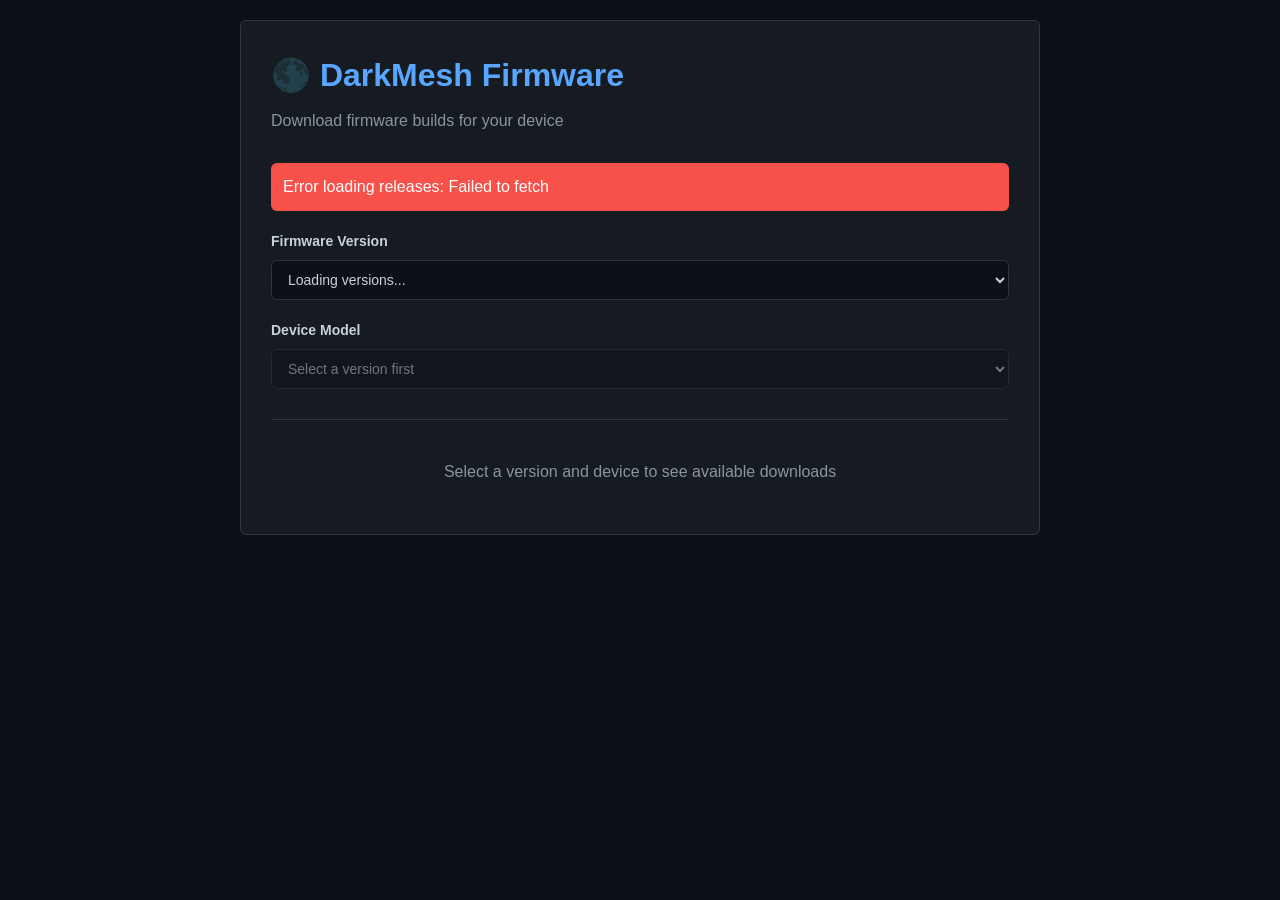
==== docs/index.html @ 1bfdc4c9 "Add static firmware download site for GitHub Pages" ====
<!DOCTYPE html>
<html lang="en">
<head>
    <meta charset="UTF-8">
    <meta name="viewport" content="width=device-width, initial-scale=1.0">
    <title>DarkMesh Firmware Downloads</title>
    <style>
        * {
            margin: 0;
            padding: 0;
            box-sizing: border-box;
        }

        body {
            font-family: -apple-system, BlinkMacSystemFont, 'Segoe UI', 'Noto Sans', Helvetica, Arial, sans-serif;
            background: #0d1117;
            color: #c9d1d9;
            line-height: 1.5;
            padding: 20px;
        }

        .container {
            max-width: 800px;
            margin: 0 auto;
            background: #161b22;
            border: 1px solid #30363d;
            border-radius: 6px;
            padding: 30px;
        }

        h1 {
            color: #58a6ff;
            margin-bottom: 10px;
            font-size: 32px;
            font-weight: 600;
        }

        .subtitle {
            color: #8b949e;
            margin-bottom: 30px;
            font-size: 16px;
        }

        .selector {
            margin-bottom: 20px;
        }

        label {
            display: block;
            margin-bottom: 8px;
            color: #c9d1d9;
            font-weight: 600;
            font-size: 14px;
        }

        select {
            width: 100%;
            padding: 10px 12px;
            background: #0d1117;
            border: 1px solid #30363d;
            border-radius: 6px;
            color: #c9d1d9;
            font-size: 14px;
            cursor: pointer;
            transition: border-color 0.2s;
        }

        select:hover {
            border-color: #58a6ff;
        }

        select:focus {
            outline: none;
            border-color: #58a6ff;
            box-shadow: 0 0 0 3px rgba(88, 166, 255, 0.3);
        }

        select:disabled {
            opacity: 0.5;
            cursor: not-allowed;
        }

        .download-section {
            margin-top: 30px;
            padding-top: 20px;
            border-top: 1px solid #30363d;
        }

        .file-list {
            display: none;
        }

        .file-list.visible {
            display: block;
        }

        .file-item {
            background: #0d1117;
            border: 1px solid #30363d;
            border-radius: 6px;
            padding: 15px;
            margin-bottom: 10px;
            display: flex;
            justify-content: space-between;
            align-items: center;
            transition: border-color 0.2s;
        }

        .file-item:hover {
            border-color: #58a6ff;
        }

        .file-name {
            font-family: 'Consolas', 'Monaco', monospace;
            color: #c9d1d9;
            font-size: 14px;
        }

        .download-btn {
            background: #238636;
            color: white;
            border: none;
            padding: 8px 16px;
            border-radius: 6px;
            font-size: 14px;
            font-weight: 600;
            cursor: pointer;
            transition: background-color 0.2s;
            text-decoration: none;
            display: inline-block;
        }

        .download-btn:hover {
            background: #2ea043;
        }

        .loading {
            text-align: center;
            color: #8b949e;
            padding: 20px;
        }

        .error {
            background: #f85149;
            color: white;
            padding: 12px;
            border-radius: 6px;
            margin-bottom: 20px;
            display: none;
        }

        .error.visible {
            display: block;
        }

        .no-files {
            text-align: center;
            color: #8b949e;
            padding: 30px;
            display: none;
        }

        .no-files.visible {
            display: block;
        }

        .info-box {
            background: #1f6feb;
            border: 1px solid #58a6ff;
            border-radius: 6px;
            padding: 12px;
            margin-bottom: 20px;
            font-size: 14px;
            color: #c9d1d9;
        }
    </style>
</head>
<body>
    <div class="container">
        <h1>🌑 DarkMesh Firmware</h1>
        <p class="subtitle">Download firmware builds for your device</p>

        <div class="info-box" id="infoBox" style="display: none;">
            <strong>ℹ️ Note:</strong> Select a firmware version and your device model to download.
        </div>

        <div class="error" id="errorBox"></div>

        <div class="selector">
            <label for="versionSelect">Firmware Version</label>
            <select id="versionSelect">
                <option value="">Loading versions...</option>
            </select>
        </div>

        <div class="selector">
            <label for="deviceSelect">Device Model</label>
            <select id="deviceSelect" disabled>
                <option value="">Select a version first</option>
            </select>
        </div>

        <div class="download-section">
            <div class="loading" id="loadingMsg">Select a version and device to see available downloads</div>
            <div class="no-files" id="noFilesMsg">No firmware files found for this combination</div>
            <div class="file-list" id="fileList"></div>
        </div>
    </div>

    <script>
        const REPO_OWNER = 'TommasoLencioni';
        const REPO_NAME = 'DarkMesh-Firmware';
        const API_URL = `https://api.github.com/repos/${REPO_OWNER}/${REPO_NAME}/releases`;

        let releases = [];
        let currentRelease = null;

        // Device mappings
        const DEVICES = {
            'heltec-v3': 'Heltec WiFi LoRa 32 V3',
            'heltec-wsl-v3': 'Heltec Wireless Stick Lite V3',
            'rak4631': 'RAK4631 WisBlock Core'
        };

        // Initialize
        document.addEventListener('DOMContentLoaded', async () => {
            await loadReleases();
            setupEventListeners();
        });

        async function loadReleases() {
            try {
                const response = await fetch(API_URL);
                if (!response.ok) throw new Error('Failed to fetch releases');

                releases = await response.json();

                if (releases.length === 0) {
                    showError('No releases found. Please create a release first.');
                    return;
                }

                populateVersionSelect();
                document.getElementById('infoBox').style.display = 'block';
            } catch (error) {
                showError(`Error loading releases: ${error.message}`);
            }
        }

        function populateVersionSelect() {
            const select = document.getElementById('versionSelect');
            select.innerHTML = '<option value="">-- Select Version --</option>';

            releases.forEach((release, index) => {
                const option = document.createElement('option');
                option.value = index;
                option.textContent = release.name || release.tag_name;
                if (release.prerelease) option.textContent += ' (Pre-release)';
                select.appendChild(option);
            });
        }

        function setupEventListeners() {
            document.getElementById('versionSelect').addEventListener('change', onVersionChange);
            document.getElementById('deviceSelect').addEventListener('change', onDeviceChange);
        }

        function onVersionChange(e) {
            const index = e.target.value;
            const deviceSelect = document.getElementById('deviceSelect');

            if (!index) {
                deviceSelect.disabled = true;
                deviceSelect.innerHTML = '<option value="">Select a version first</option>';
                hideFiles();
                return;
            }

            currentRelease = releases[index];
            populateDeviceSelect();
            deviceSelect.disabled = false;
        }

        function populateDeviceSelect() {
            const select = document.getElementById('deviceSelect');
            select.innerHTML = '<option value="">-- Select Device --</option>';

            Object.entries(DEVICES).forEach(([key, name]) => {
                const option = document.createElement('option');
                option.value = key;
                option.textContent = name;
                select.appendChild(option);
            });
        }

        function onDeviceChange(e) {
            const device = e.target.value;

            if (!device || !currentRelease) {
                hideFiles();
                return;
            }

            displayFiles(device);
        }

        function displayFiles(device) {
            const fileList = document.getElementById('fileList');
            const noFilesMsg = document.getElementById('noFilesMsg');
            const loadingMsg = document.getElementById('loadingMsg');

            // Find matching asset
            const assets = currentRelease.assets.filter(asset =>
                asset.name.includes(device)
            );

            loadingMsg.style.display = 'none';

            if (assets.length === 0) {
                fileList.classList.remove('visible');
                noFilesMsg.classList.add('visible');
                return;
            }

            noFilesMsg.classList.remove('visible');
            fileList.innerHTML = '';

            assets.forEach(asset => {
                const fileItem = document.createElement('div');
                fileItem.className = 'file-item';

                const fileName = document.createElement('div');
                fileName.className = 'file-name';
                fileName.textContent = asset.name;

                const downloadLink = document.createElement('a');
                downloadLink.href = asset.browser_download_url;
                downloadLink.className = 'download-btn';
                downloadLink.textContent = 'Download';
                downloadLink.download = asset.name;

                fileItem.appendChild(fileName);
                fileItem.appendChild(downloadLink);
                fileList.appendChild(fileItem);
            });

            fileList.classList.add('visible');
        }

        function hideFiles() {
            document.getElementById('fileList').classList.remove('visible');
            document.getElementById('noFilesMsg').classList.remove('visible');
            document.getElementById('loadingMsg').style.display = 'block';
        }

        function showError(message) {
            const errorBox = document.getElementById('errorBox');
            errorBox.textContent = message;
            errorBox.classList.add('visible');
        }
    </script>
</body>
</html>
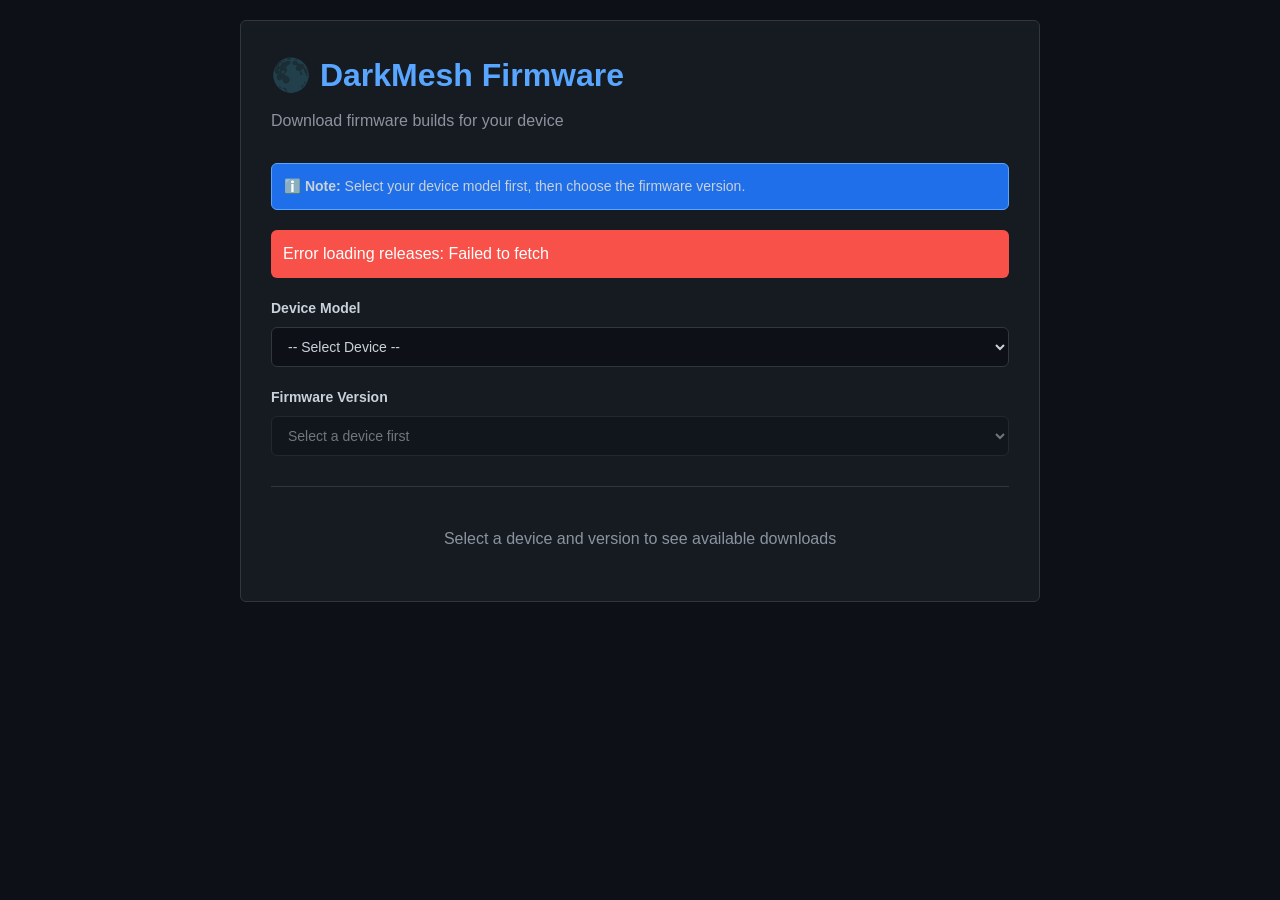
==== commit 8ca136e4: "Reverse UX flow: select device first, then version" ====
--- a/docs/index.html
+++ b/docs/index.html
@@ -180,28 +180,28 @@
         <h1>🌑 DarkMesh Firmware</h1>
         <p class="subtitle">Download firmware builds for your device</p>
 
-        <div class="info-box" id="infoBox" style="display: none;">
-            <strong>ℹ️ Note:</strong> Select a firmware version and your device model to download.
+        <div class="info-box" id="infoBox">
+            <strong>ℹ️ Note:</strong> Select your device model first, then choose the firmware version.
         </div>
 
         <div class="error" id="errorBox"></div>
+
+        <div class="selector">
+            <label for="deviceSelect">Device Model</label>
+            <select id="deviceSelect">
+                <option value="">-- Select Device --</option>
+            </select>
+        </div>
 
         <div class="selector">
             <label for="versionSelect">Firmware Version</label>
-            <select id="versionSelect">
-                <option value="">Loading versions...</option>
+            <select id="versionSelect" disabled>
+                <option value="">Select a device first</option>
             </select>
         </div>
 
-        <div class="selector">
-            <label for="deviceSelect">Device Model</label>
-            <select id="deviceSelect" disabled>
-                <option value="">Select a version first</option>
-            </select>
-        </div>
-
         <div class="download-section">
-            <div class="loading" id="loadingMsg">Select a version and device to see available downloads</div>
+            <div class="loading" id="loadingMsg">Select a device and version to see available downloads</div>
             <div class="no-files" id="noFilesMsg">No firmware files found for this combination</div>
             <div class="file-list" id="fileList"></div>
         </div>
@@ -213,6 +213,7 @@
         const API_URL = `https://api.github.com/repos/${REPO_OWNER}/${REPO_NAME}/releases`;
 
         let releases = [];
+        let currentDevice = null;
         let currentRelease = null;
 
         // Device mappings
@@ -225,6 +226,7 @@
         // Initialize
         document.addEventListener('DOMContentLoaded', async () => {
             await loadReleases();
+            populateDeviceSelect();
             setupEventListeners();
         });
 
@@ -239,46 +241,9 @@
                     showError('No releases found. Please create a release first.');
                     return;
                 }
-
-                populateVersionSelect();
-                document.getElementById('infoBox').style.display = 'block';
             } catch (error) {
                 showError(`Error loading releases: ${error.message}`);
             }
-        }
-
-        function populateVersionSelect() {
-            const select = document.getElementById('versionSelect');
-            select.innerHTML = '<option value="">-- Select Version --</option>';
-
-            releases.forEach((release, index) => {
-                const option = document.createElement('option');
-                option.value = index;
-                option.textContent = release.name || release.tag_name;
-                if (release.prerelease) option.textContent += ' (Pre-release)';
-                select.appendChild(option);
-            });
-        }
-
-        function setupEventListeners() {
-            document.getElementById('versionSelect').addEventListener('change', onVersionChange);
-            document.getElementById('deviceSelect').addEventListener('change', onDeviceChange);
-        }
-
-        function onVersionChange(e) {
-            const index = e.target.value;
-            const deviceSelect = document.getElementById('deviceSelect');
-
-            if (!index) {
-                deviceSelect.disabled = true;
-                deviceSelect.innerHTML = '<option value="">Select a version first</option>';
-                hideFiles();
-                return;
-            }
-
-            currentRelease = releases[index];
-            populateDeviceSelect();
-            deviceSelect.disabled = false;
         }
 
         function populateDeviceSelect() {
@@ -293,15 +258,61 @@
             });
         }
 
+        function setupEventListeners() {
+            document.getElementById('deviceSelect').addEventListener('change', onDeviceChange);
+            document.getElementById('versionSelect').addEventListener('change', onVersionChange);
+        }
+
         function onDeviceChange(e) {
-            const device = e.target.value;
-
-            if (!device || !currentRelease) {
+            currentDevice = e.target.value;
+            const versionSelect = document.getElementById('versionSelect');
+
+            if (!currentDevice) {
+                versionSelect.disabled = true;
+                versionSelect.innerHTML = '<option value="">Select a device first</option>';
                 hideFiles();
                 return;
             }
 
-            displayFiles(device);
+            populateVersionsForDevice(currentDevice);
+            versionSelect.disabled = false;
+        }
+
+        function populateVersionsForDevice(device) {
+            const select = document.getElementById('versionSelect');
+            select.innerHTML = '<option value="">-- Select Version --</option>';
+
+            // Filter releases that have assets for this device
+            const releasesWithDevice = releases.filter(release =>
+                release.assets.some(asset => asset.name.includes(device))
+            );
+
+            if (releasesWithDevice.length === 0) {
+                select.innerHTML = '<option value="">No releases available for this device</option>';
+                select.disabled = true;
+                hideFiles();
+                return;
+            }
+
+            releasesWithDevice.forEach((release, index) => {
+                const option = document.createElement('option');
+                option.value = releases.indexOf(release); // Use original index
+                option.textContent = release.name || release.tag_name;
+                if (release.prerelease) option.textContent += ' (Pre-release)';
+                select.appendChild(option);
+            });
+        }
+
+        function onVersionChange(e) {
+            const index = e.target.value;
+
+            if (!index || !currentDevice) {
+                hideFiles();
+                return;
+            }
+
+            currentRelease = releases[index];
+            displayFiles(currentDevice);
         }
 
         function displayFiles(device) {
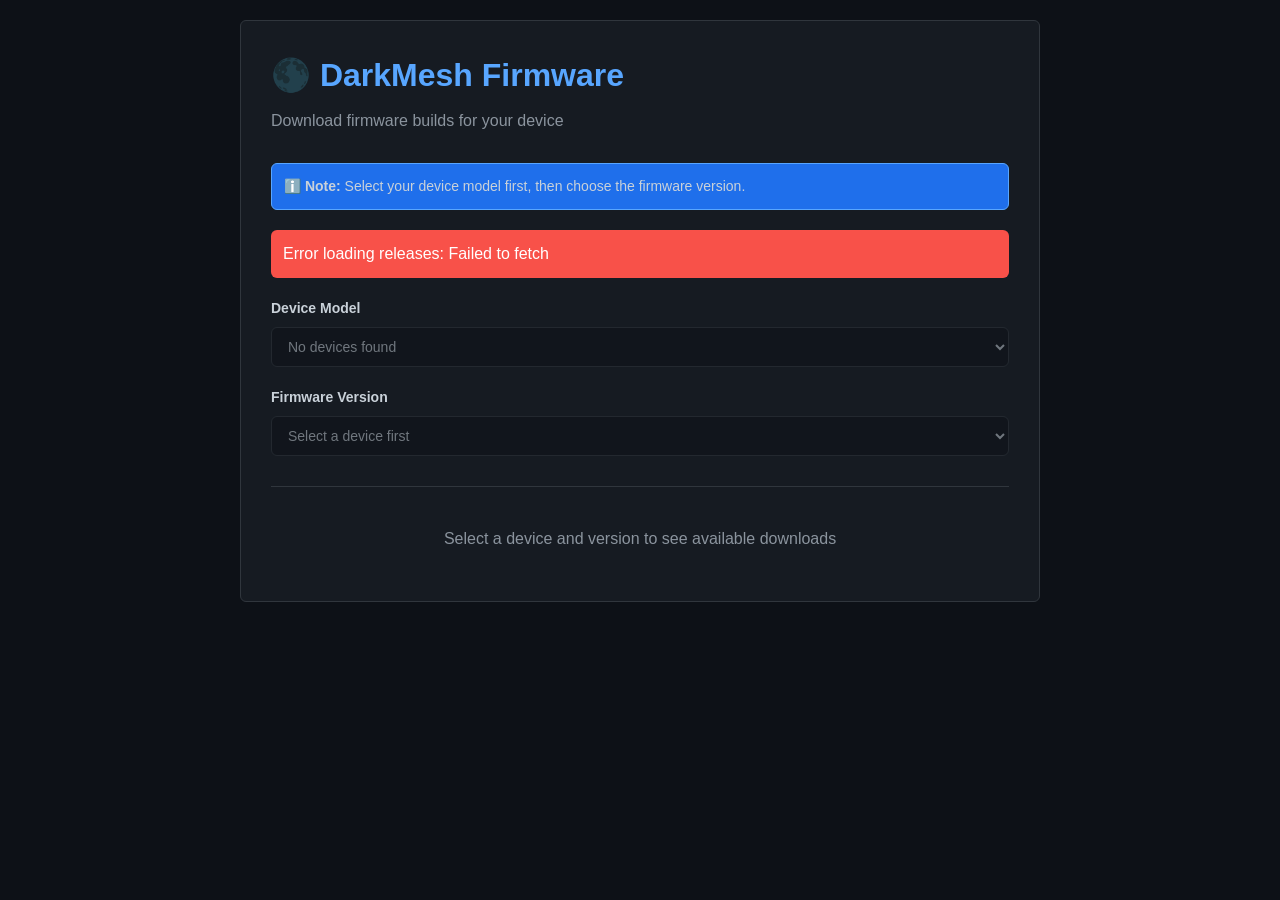
==== commit 87be3120: "Auto-detect all available devices from releases" ====
--- a/docs/index.html
+++ b/docs/index.html
@@ -215,17 +215,12 @@
         let releases = [];
         let currentDevice = null;
         let currentRelease = null;
-
-        // Device mappings
-        const DEVICES = {
-            'heltec-v3': 'Heltec WiFi LoRa 32 V3',
-            'heltec-wsl-v3': 'Heltec Wireless Stick Lite V3',
-            'rak4631': 'RAK4631 WisBlock Core'
-        };
+        let availableDevices = new Set();
 
         // Initialize
         document.addEventListener('DOMContentLoaded', async () => {
             await loadReleases();
+            extractAvailableDevices();
             populateDeviceSelect();
             setupEventListeners();
         });
@@ -246,16 +241,45 @@
             }
         }
 
+        function extractAvailableDevices() {
+            // Scan all releases and extract device names from zip filenames
+            releases.forEach(release => {
+                release.assets.forEach(asset => {
+                    // Match pattern: devicename-version.zip
+                    const match = asset.name.match(/^(.+?)-\d+\.\d+\.\d+\..+\.zip$/);
+                    if (match) {
+                        availableDevices.add(match[1]);
+                    }
+                });
+            });
+        }
+
+        function formatDeviceName(deviceKey) {
+            // Convert device key to human-readable name
+            return deviceKey
+                .split('-')
+                .map(word => word.charAt(0).toUpperCase() + word.slice(1))
+                .join(' ');
+        }
+
         function populateDeviceSelect() {
             const select = document.getElementById('deviceSelect');
             select.innerHTML = '<option value="">-- Select Device --</option>';
 
-            Object.entries(DEVICES).forEach(([key, name]) => {
+            // Sort devices alphabetically
+            const sortedDevices = Array.from(availableDevices).sort();
+
+            sortedDevices.forEach(device => {
                 const option = document.createElement('option');
-                option.value = key;
-                option.textContent = name;
+                option.value = device;
+                option.textContent = formatDeviceName(device);
                 select.appendChild(option);
             });
+
+            if (sortedDevices.length === 0) {
+                select.innerHTML = '<option value="">No devices found</option>';
+                select.disabled = true;
+            }
         }
 
         function setupEventListeners() {
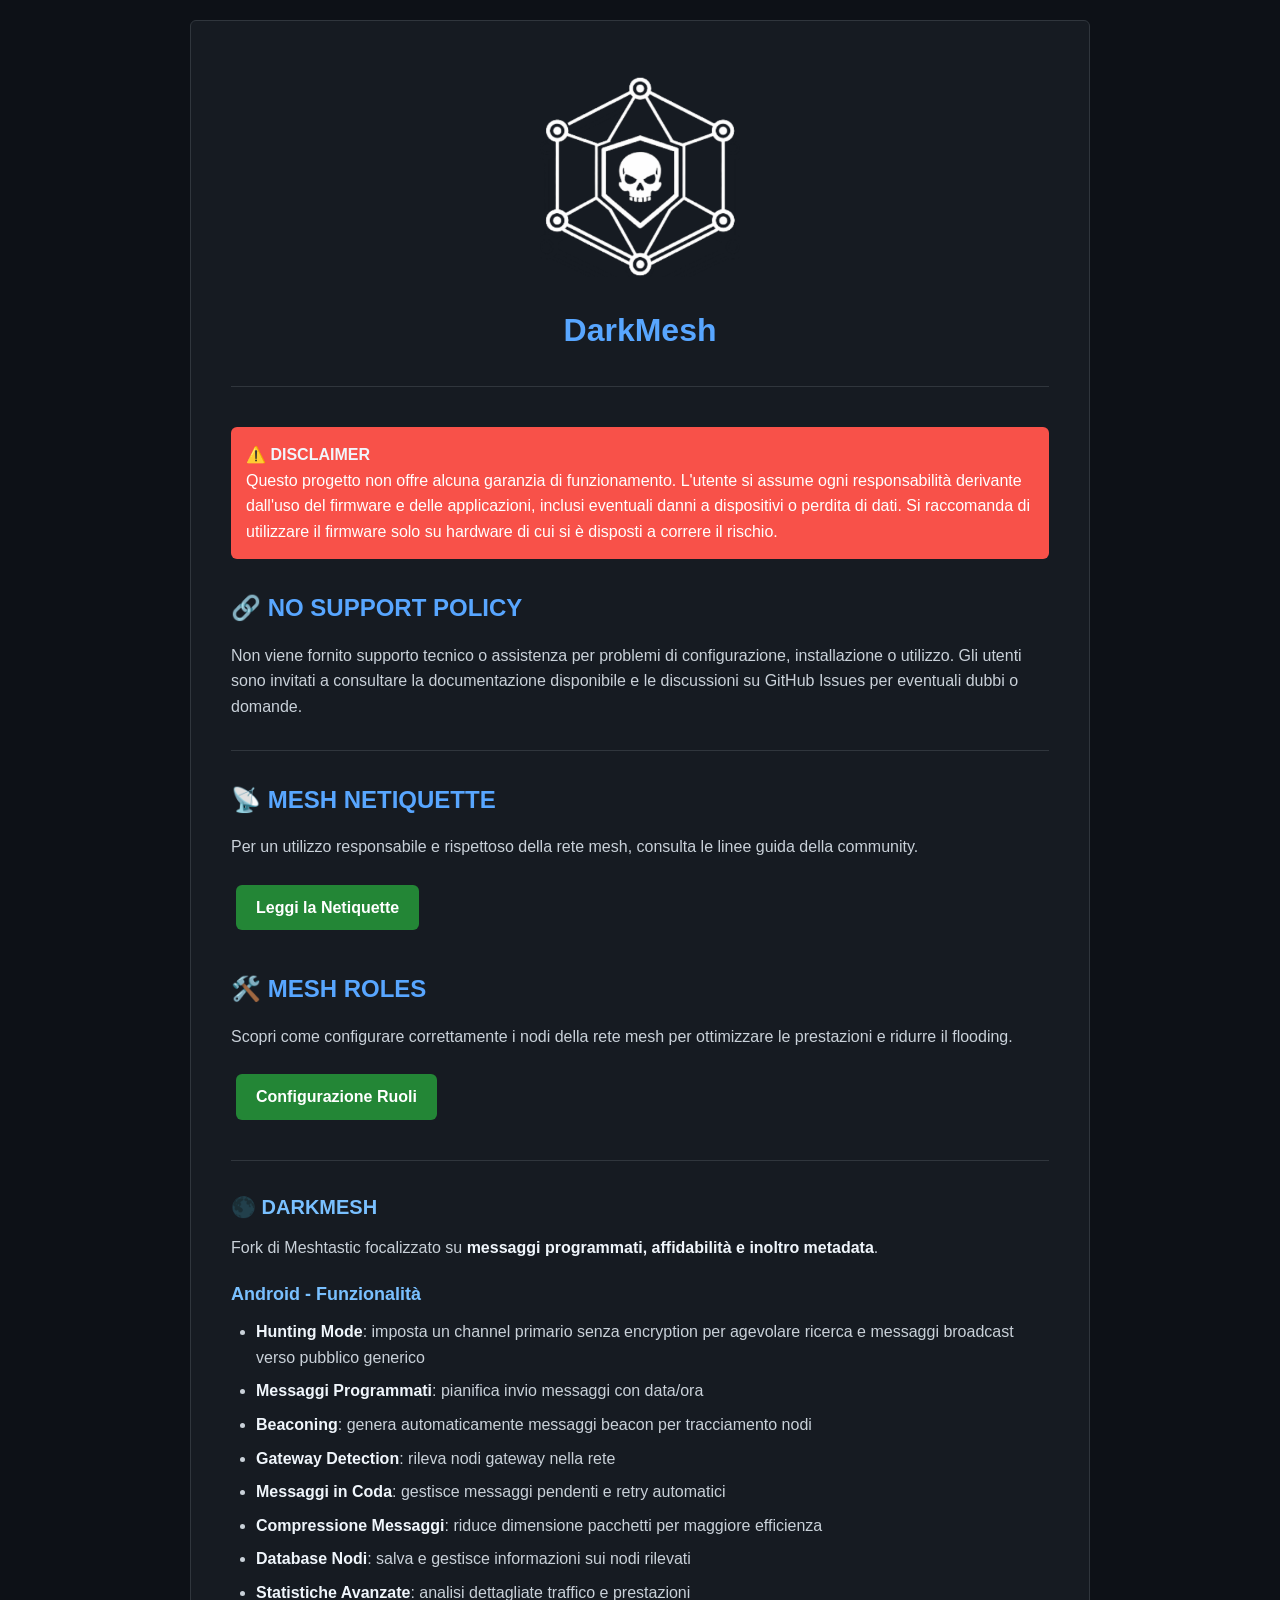
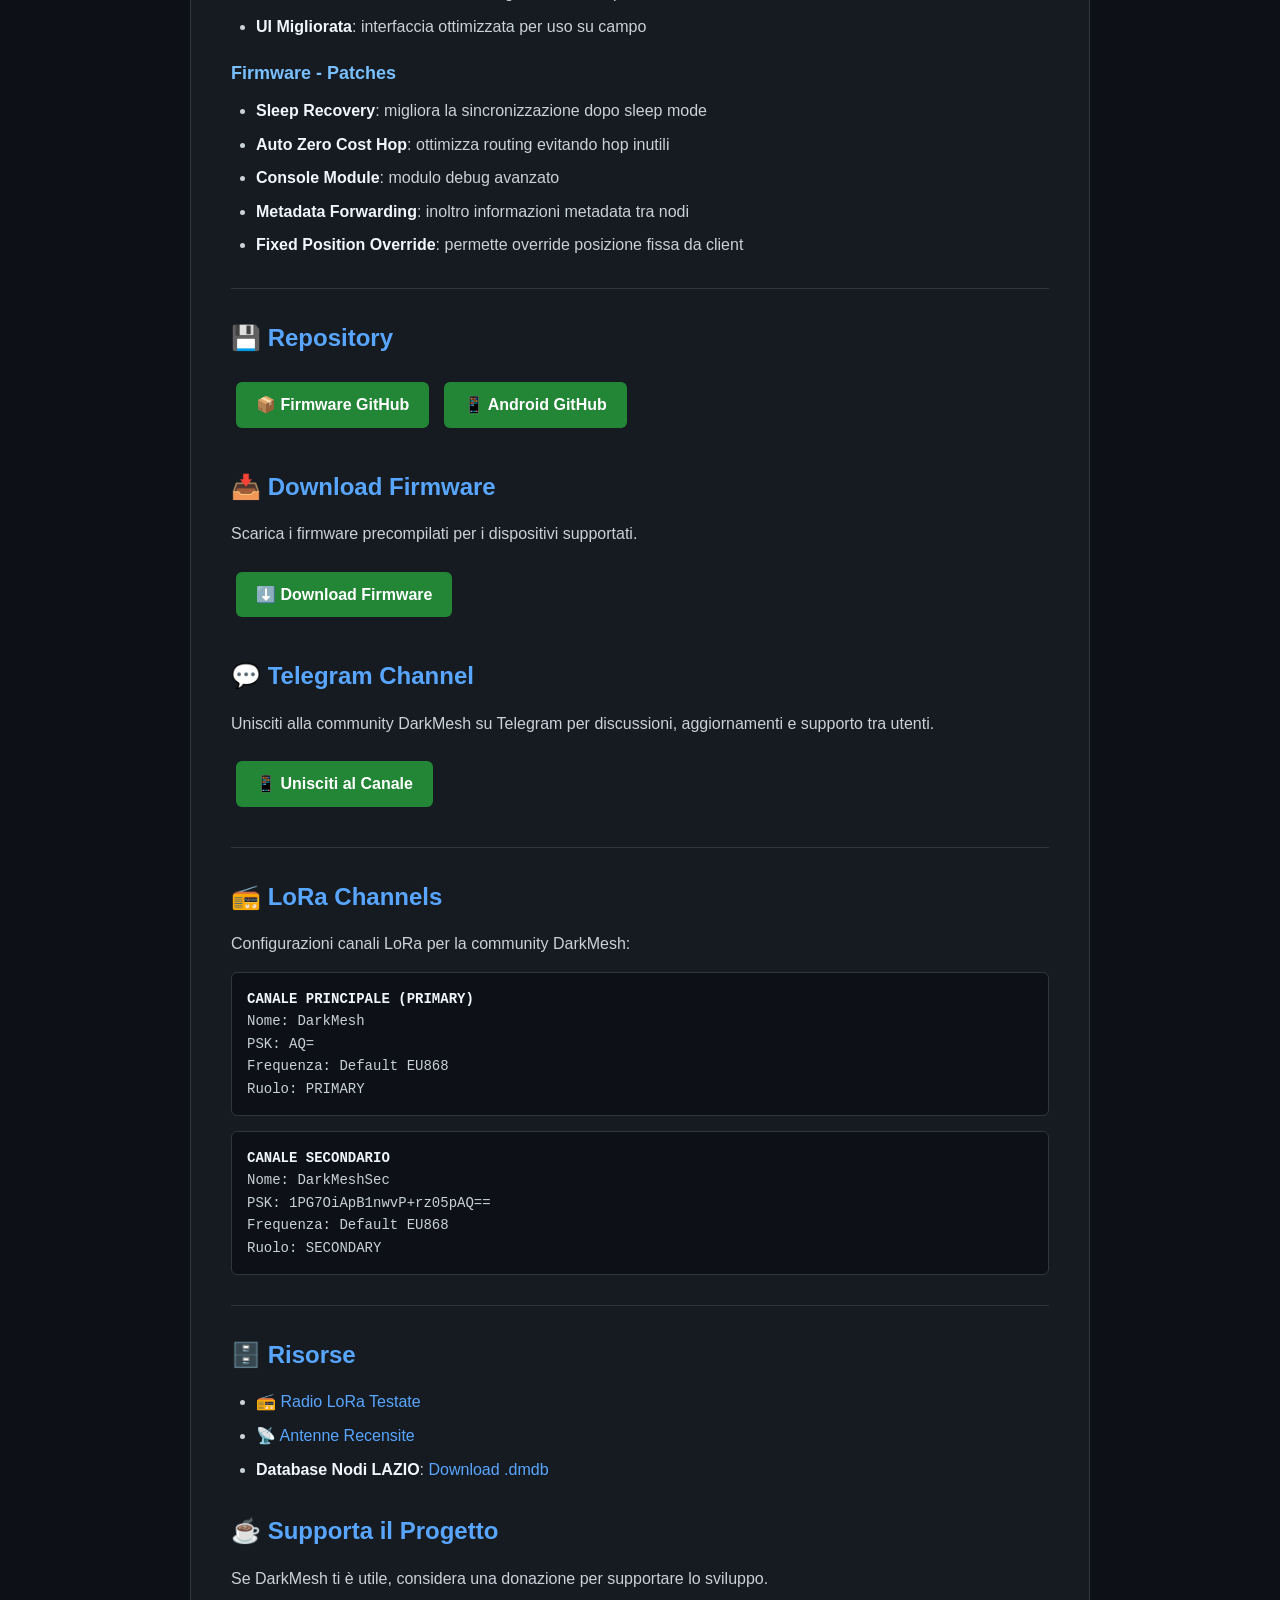
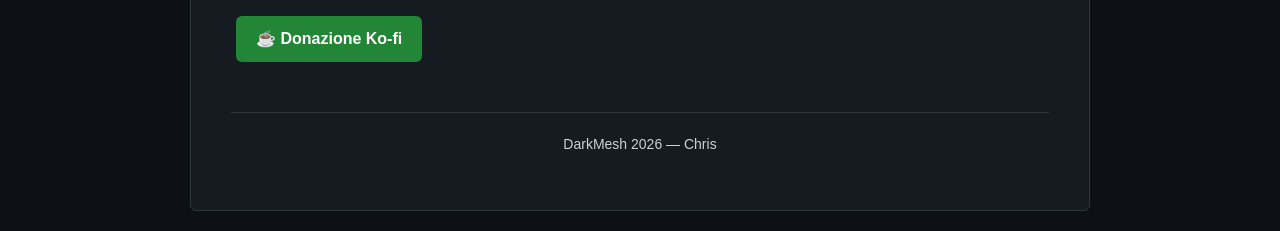
==== commit a7989327: "Add complete DarkMesh static site with firmware downloads" ====
--- a/docs/index.html
+++ b/docs/index.html
@@ -1,398 +1,151 @@
 <!DOCTYPE html>
-<html lang="en">
+<html lang="it">
 <head>
     <meta charset="UTF-8">
     <meta name="viewport" content="width=device-width, initial-scale=1.0">
-    <title>DarkMesh Firmware Downloads</title>
-    <style>
-        * {
-            margin: 0;
-            padding: 0;
-            box-sizing: border-box;
-        }
-
-        body {
-            font-family: -apple-system, BlinkMacSystemFont, 'Segoe UI', 'Noto Sans', Helvetica, Arial, sans-serif;
-            background: #0d1117;
-            color: #c9d1d9;
-            line-height: 1.5;
-            padding: 20px;
-        }
-
-        .container {
-            max-width: 800px;
-            margin: 0 auto;
-            background: #161b22;
-            border: 1px solid #30363d;
-            border-radius: 6px;
-            padding: 30px;
-        }
-
-        h1 {
-            color: #58a6ff;
-            margin-bottom: 10px;
-            font-size: 32px;
-            font-weight: 600;
-        }
-
-        .subtitle {
-            color: #8b949e;
-            margin-bottom: 30px;
-            font-size: 16px;
-        }
-
-        .selector {
-            margin-bottom: 20px;
-        }
-
-        label {
-            display: block;
-            margin-bottom: 8px;
-            color: #c9d1d9;
-            font-weight: 600;
-            font-size: 14px;
-        }
-
-        select {
-            width: 100%;
-            padding: 10px 12px;
-            background: #0d1117;
-            border: 1px solid #30363d;
-            border-radius: 6px;
-            color: #c9d1d9;
-            font-size: 14px;
-            cursor: pointer;
-            transition: border-color 0.2s;
-        }
-
-        select:hover {
-            border-color: #58a6ff;
-        }
-
-        select:focus {
-            outline: none;
-            border-color: #58a6ff;
-            box-shadow: 0 0 0 3px rgba(88, 166, 255, 0.3);
-        }
-
-        select:disabled {
-            opacity: 0.5;
-            cursor: not-allowed;
-        }
-
-        .download-section {
-            margin-top: 30px;
-            padding-top: 20px;
-            border-top: 1px solid #30363d;
-        }
-
-        .file-list {
-            display: none;
-        }
-
-        .file-list.visible {
-            display: block;
-        }
-
-        .file-item {
-            background: #0d1117;
-            border: 1px solid #30363d;
-            border-radius: 6px;
-            padding: 15px;
-            margin-bottom: 10px;
-            display: flex;
-            justify-content: space-between;
-            align-items: center;
-            transition: border-color 0.2s;
-        }
-
-        .file-item:hover {
-            border-color: #58a6ff;
-        }
-
-        .file-name {
-            font-family: 'Consolas', 'Monaco', monospace;
-            color: #c9d1d9;
-            font-size: 14px;
-        }
-
-        .download-btn {
-            background: #238636;
-            color: white;
-            border: none;
-            padding: 8px 16px;
-            border-radius: 6px;
-            font-size: 14px;
-            font-weight: 600;
-            cursor: pointer;
-            transition: background-color 0.2s;
-            text-decoration: none;
-            display: inline-block;
-        }
-
-        .download-btn:hover {
-            background: #2ea043;
-        }
-
-        .loading {
-            text-align: center;
-            color: #8b949e;
-            padding: 20px;
-        }
-
-        .error {
-            background: #f85149;
-            color: white;
-            padding: 12px;
-            border-radius: 6px;
-            margin-bottom: 20px;
-            display: none;
-        }
-
-        .error.visible {
-            display: block;
-        }
-
-        .no-files {
-            text-align: center;
-            color: #8b949e;
-            padding: 30px;
-            display: none;
-        }
-
-        .no-files.visible {
-            display: block;
-        }
-
-        .info-box {
-            background: #1f6feb;
-            border: 1px solid #58a6ff;
-            border-radius: 6px;
-            padding: 12px;
-            margin-bottom: 20px;
-            font-size: 14px;
-            color: #c9d1d9;
-        }
-    </style>
+    <title>DarkMesh Network</title>
+    <link rel="stylesheet" href="style.css">
 </head>
 <body>
     <div class="container">
-        <h1>🌑 DarkMesh Firmware</h1>
-        <p class="subtitle">Download firmware builds for your device</p>
+        <header>
+            <img src="images/dmlogo4.png" alt="DarkMesh Logo">
+            <h1>DarkMesh</h1>
+        </header>
 
-        <div class="info-box" id="infoBox">
-            <strong>ℹ️ Note:</strong> Select your device model first, then choose the firmware version.
+        <div class="warning">
+            <strong>⚠️ DISCLAIMER</strong><br>
+            Questo progetto non offre alcuna garanzia di funzionamento. L'utente si assume ogni responsabilità derivante dall'uso del firmware e delle applicazioni, inclusi eventuali danni a dispositivi o perdita di dati. Si raccomanda di utilizzare il firmware solo su hardware di cui si è disposti a correre il rischio.
         </div>
 
-        <div class="error" id="errorBox"></div>
+        <section>
+            <h2>🔗 NO SUPPORT POLICY</h2>
+            <p>
+                Non viene fornito supporto tecnico o assistenza per problemi di configurazione, installazione o utilizzo.
+                Gli utenti sono invitati a consultare la documentazione disponibile e le discussioni su GitHub Issues per eventuali dubbi o domande.
+            </p>
+        </section>
 
-        <div class="selector">
-            <label for="deviceSelect">Device Model</label>
-            <select id="deviceSelect">
-                <option value="">-- Select Device --</option>
-            </select>
-        </div>
+        <hr>
 
-        <div class="selector">
-            <label for="versionSelect">Firmware Version</label>
-            <select id="versionSelect" disabled>
-                <option value="">Select a device first</option>
-            </select>
-        </div>
+        <section>
+            <h2>📡 MESH NETIQUETTE</h2>
+            <p>
+                Per un utilizzo responsabile e rispettoso della rete mesh, consulta le linee guida della community.
+            </p>
+            <a href="netiquette.html" class="btn">Leggi la Netiquette</a>
+        </section>
 
-        <div class="download-section">
-            <div class="loading" id="loadingMsg">Select a device and version to see available downloads</div>
-            <div class="no-files" id="noFilesMsg">No firmware files found for this combination</div>
-            <div class="file-list" id="fileList"></div>
-        </div>
+        <section>
+            <h2>🛠️ MESH ROLES</h2>
+            <p>
+                Scopri come configurare correttamente i nodi della rete mesh per ottimizzare le prestazioni e ridurre il flooding.
+            </p>
+            <a href="roles.html" class="btn">Configurazione Ruoli</a>
+        </section>
+
+        <hr>
+
+        <section>
+            <h3>🌑 DARKMESH</h3>
+            <p>
+                Fork di Meshtastic focalizzato su <strong>messaggi programmati, affidabilità e inoltro metadata</strong>.
+            </p>
+
+            <h4>Android - Funzionalità</h4>
+            <ul>
+                <li><strong>Hunting Mode</strong>: imposta un channel primario senza encryption per agevolare ricerca e messaggi broadcast verso pubblico generico</li>
+                <li><strong>Messaggi Programmati</strong>: pianifica invio messaggi con data/ora</li>
+                <li><strong>Beaconing</strong>: genera automaticamente messaggi beacon per tracciamento nodi</li>
+                <li><strong>Gateway Detection</strong>: rileva nodi gateway nella rete</li>
+                <li><strong>Messaggi in Coda</strong>: gestisce messaggi pendenti e retry automatici</li>
+                <li><strong>Compressione Messaggi</strong>: riduce dimensione pacchetti per maggiore efficienza</li>
+                <li><strong>Database Nodi</strong>: salva e gestisce informazioni sui nodi rilevati</li>
+                <li><strong>Statistiche Avanzate</strong>: analisi dettagliate traffico e prestazioni</li>
+                <li><strong>UI Migliorata</strong>: interfaccia ottimizzata per uso su campo</li>
+            </ul>
+
+            <h4>Firmware - Patches</h4>
+            <ul>
+                <li><strong>Sleep Recovery</strong>: migliora la sincronizzazione dopo sleep mode</li>
+                <li><strong>Auto Zero Cost Hop</strong>: ottimizza routing evitando hop inutili</li>
+                <li><strong>Console Module</strong>: modulo debug avanzato</li>
+                <li><strong>Metadata Forwarding</strong>: inoltro informazioni metadata tra nodi</li>
+                <li><strong>Fixed Position Override</strong>: permette override posizione fissa da client</li>
+            </ul>
+        </section>
+
+        <hr>
+
+        <section>
+            <h2>💾 Repository</h2>
+            <p>
+                <a href="https://github.com/TommasoLencioni/DarkMesh-Firmware" class="btn">📦 Firmware GitHub</a>
+                <a href="https://github.com/emp3r0r7/DarkMesh-Android" class="btn">📱 Android GitHub</a>
+            </p>
+        </section>
+
+        <section>
+            <h2>📥 Download Firmware</h2>
+            <p>
+                Scarica i firmware precompilati per i dispositivi supportati.
+            </p>
+            <a href="downloads.html" class="btn">⬇️ Download Firmware</a>
+        </section>
+
+        <section>
+            <h2>💬 Telegram Channel</h2>
+            <p>
+                Unisciti alla community DarkMesh su Telegram per discussioni, aggiornamenti e supporto tra utenti.
+            </p>
+            <a href="https://t.me/darkmesh_lora" class="btn">📱 Unisciti al Canale</a>
+        </section>
+
+        <hr>
+
+        <section>
+            <h2>📻 LoRa Channels</h2>
+            <p>Configurazioni canali LoRa per la community DarkMesh:</p>
+
+            <div class="channel-block">
+                <strong>CANALE PRINCIPALE (PRIMARY)</strong><br>
+                Nome: DarkMesh<br>
+                PSK: AQ=<br>
+                Frequenza: Default EU868<br>
+                Ruolo: PRIMARY
+            </div>
+
+            <div class="channel-block">
+                <strong>CANALE SECONDARIO</strong><br>
+                Nome: DarkMeshSec<br>
+                PSK: 1PG7OiApB1nwvP+rz05pAQ==<br>
+                Frequenza: Default EU868<br>
+                Ruolo: SECONDARY
+            </div>
+        </section>
+
+        <hr>
+
+        <section>
+            <h2>🗄️ Risorse</h2>
+            <ul>
+                <li><a href="radios.html">📻 Radio LoRa Testate</a></li>
+                <li><a href="antennas.html">📡 Antenne Recensite</a></li>
+                <li><strong>Database Nodi LAZIO</strong>: <a href="nodes_database/fav_LAZIO_ROUTER_28-02-2026.dmdb">Download .dmdb</a></li>
+            </ul>
+        </section>
+
+        <section>
+            <h2>☕ Supporta il Progetto</h2>
+            <p>
+                Se DarkMesh ti è utile, considera una donazione per supportare lo sviluppo.
+            </p>
+            <a href="https://ko-fi.com/darkmesh" class="btn">☕ Donazione Ko-fi</a>
+        </section>
+
+        <footer>
+            <p>DarkMesh 2026 — Chris</p>
+        </footer>
     </div>
-
-    <script>
-        const REPO_OWNER = 'TommasoLencioni';
-        const REPO_NAME = 'DarkMesh-Firmware';
-        const API_URL = `https://api.github.com/repos/${REPO_OWNER}/${REPO_NAME}/releases`;
-
-        let releases = [];
-        let currentDevice = null;
-        let currentRelease = null;
-        let availableDevices = new Set();
-
-        // Initialize
-        document.addEventListener('DOMContentLoaded', async () => {
-            await loadReleases();
-            extractAvailableDevices();
-            populateDeviceSelect();
-            setupEventListeners();
-        });
-
-        async function loadReleases() {
-            try {
-                const response = await fetch(API_URL);
-                if (!response.ok) throw new Error('Failed to fetch releases');
-
-                releases = await response.json();
-
-                if (releases.length === 0) {
-                    showError('No releases found. Please create a release first.');
-                    return;
-                }
-            } catch (error) {
-                showError(`Error loading releases: ${error.message}`);
-            }
-        }
-
-        function extractAvailableDevices() {
-            // Scan all releases and extract device names from zip filenames
-            releases.forEach(release => {
-                release.assets.forEach(asset => {
-                    // Match pattern: devicename-version.zip
-                    const match = asset.name.match(/^(.+?)-\d+\.\d+\.\d+\..+\.zip$/);
-                    if (match) {
-                        availableDevices.add(match[1]);
-                    }
-                });
-            });
-        }
-
-        function formatDeviceName(deviceKey) {
-            // Convert device key to human-readable name
-            return deviceKey
-                .split('-')
-                .map(word => word.charAt(0).toUpperCase() + word.slice(1))
-                .join(' ');
-        }
-
-        function populateDeviceSelect() {
-            const select = document.getElementById('deviceSelect');
-            select.innerHTML = '<option value="">-- Select Device --</option>';
-
-            // Sort devices alphabetically
-            const sortedDevices = Array.from(availableDevices).sort();
-
-            sortedDevices.forEach(device => {
-                const option = document.createElement('option');
-                option.value = device;
-                option.textContent = formatDeviceName(device);
-                select.appendChild(option);
-            });
-
-            if (sortedDevices.length === 0) {
-                select.innerHTML = '<option value="">No devices found</option>';
-                select.disabled = true;
-            }
-        }
-
-        function setupEventListeners() {
-            document.getElementById('deviceSelect').addEventListener('change', onDeviceChange);
-            document.getElementById('versionSelect').addEventListener('change', onVersionChange);
-        }
-
-        function onDeviceChange(e) {
-            currentDevice = e.target.value;
-            const versionSelect = document.getElementById('versionSelect');
-
-            if (!currentDevice) {
-                versionSelect.disabled = true;
-                versionSelect.innerHTML = '<option value="">Select a device first</option>';
-                hideFiles();
-                return;
-            }
-
-            populateVersionsForDevice(currentDevice);
-            versionSelect.disabled = false;
-        }
-
-        function populateVersionsForDevice(device) {
-            const select = document.getElementById('versionSelect');
-            select.innerHTML = '<option value="">-- Select Version --</option>';
-
-            // Filter releases that have assets for this device
-            const releasesWithDevice = releases.filter(release =>
-                release.assets.some(asset => asset.name.includes(device))
-            );
-
-            if (releasesWithDevice.length === 0) {
-                select.innerHTML = '<option value="">No releases available for this device</option>';
-                select.disabled = true;
-                hideFiles();
-                return;
-            }
-
-            releasesWithDevice.forEach((release, index) => {
-                const option = document.createElement('option');
-                option.value = releases.indexOf(release); // Use original index
-                option.textContent = release.name || release.tag_name;
-                if (release.prerelease) option.textContent += ' (Pre-release)';
-                select.appendChild(option);
-            });
-        }
-
-        function onVersionChange(e) {
-            const index = e.target.value;
-
-            if (!index || !currentDevice) {
-                hideFiles();
-                return;
-            }
-
-            currentRelease = releases[index];
-            displayFiles(currentDevice);
-        }
-
-        function displayFiles(device) {
-            const fileList = document.getElementById('fileList');
-            const noFilesMsg = document.getElementById('noFilesMsg');
-            const loadingMsg = document.getElementById('loadingMsg');
-
-            // Find matching asset
-            const assets = currentRelease.assets.filter(asset =>
-                asset.name.includes(device)
-            );
-
-            loadingMsg.style.display = 'none';
-
-            if (assets.length === 0) {
-                fileList.classList.remove('visible');
-                noFilesMsg.classList.add('visible');
-                return;
-            }
-
-            noFilesMsg.classList.remove('visible');
-            fileList.innerHTML = '';
-
-            assets.forEach(asset => {
-                const fileItem = document.createElement('div');
-                fileItem.className = 'file-item';
-
-                const fileName = document.createElement('div');
-                fileName.className = 'file-name';
-                fileName.textContent = asset.name;
-
-                const downloadLink = document.createElement('a');
-                downloadLink.href = asset.browser_download_url;
-                downloadLink.className = 'download-btn';
-                downloadLink.textContent = 'Download';
-                downloadLink.download = asset.name;
-
-                fileItem.appendChild(fileName);
-                fileItem.appendChild(downloadLink);
-                fileList.appendChild(fileItem);
-            });
-
-            fileList.classList.add('visible');
-        }
-
-        function hideFiles() {
-            document.getElementById('fileList').classList.remove('visible');
-            document.getElementById('noFilesMsg').classList.remove('visible');
-            document.getElementById('loadingMsg').style.display = 'block';
-        }
-
-        function showError(message) {
-            const errorBox = document.getElementById('errorBox');
-            errorBox.textContent = message;
-            errorBox.classList.add('visible');
-        }
-    </script>
 </body>
 </html>
--- a/docs/style.css
+++ b/docs/style.css
@@ -0,0 +1,212 @@
+* {
+    margin: 0;
+    padding: 0;
+    box-sizing: border-box;
+}
+
+body {
+    font-family: -apple-system, BlinkMacSystemFont, 'Segoe UI', 'Noto Sans', Helvetica, Arial, sans-serif;
+    background: #0d1117;
+    color: #c9d1d9;
+    line-height: 1.6;
+    padding: 20px;
+}
+
+.container {
+    max-width: 900px;
+    margin: 0 auto;
+    background: #161b22;
+    border: 1px solid #30363d;
+    border-radius: 6px;
+    padding: 40px;
+}
+
+header {
+    text-align: center;
+    margin-bottom: 40px;
+    padding-bottom: 20px;
+    border-bottom: 1px solid #30363d;
+}
+
+header img {
+    max-width: 200px;
+    margin-bottom: 20px;
+}
+
+h1 {
+    color: #58a6ff;
+    font-size: 32px;
+    font-weight: 600;
+    margin-bottom: 10px;
+}
+
+h2 {
+    color: #58a6ff;
+    font-size: 24px;
+    font-weight: 600;
+    margin-top: 30px;
+    margin-bottom: 15px;
+}
+
+h3 {
+    color: #79c0ff;
+    font-size: 20px;
+    font-weight: 600;
+    margin-top: 25px;
+    margin-bottom: 12px;
+}
+
+h4 {
+    color: #79c0ff;
+    font-size: 18px;
+    font-weight: 600;
+    margin-top: 20px;
+    margin-bottom: 10px;
+}
+
+p {
+    margin-bottom: 15px;
+    color: #c9d1d9;
+}
+
+a {
+    color: #58a6ff;
+    text-decoration: none;
+    transition: color 0.2s;
+}
+
+a:hover {
+    color: #79c0ff;
+    text-decoration: underline;
+}
+
+ul, ol {
+    margin-left: 25px;
+    margin-bottom: 15px;
+}
+
+li {
+    margin-bottom: 8px;
+    color: #c9d1d9;
+}
+
+strong {
+    color: #f0f6fc;
+    font-weight: 600;
+}
+
+code {
+    background: #0d1117;
+    padding: 3px 6px;
+    border-radius: 3px;
+    font-family: 'Consolas', 'Monaco', monospace;
+    font-size: 14px;
+    color: #79c0ff;
+}
+
+pre {
+    background: #0d1117;
+    border: 1px solid #30363d;
+    border-radius: 6px;
+    padding: 15px;
+    overflow-x: auto;
+    margin-bottom: 15px;
+}
+
+pre code {
+    background: none;
+    padding: 0;
+}
+
+hr {
+    border: none;
+    border-top: 1px solid #30363d;
+    margin: 30px 0;
+}
+
+.warning {
+    background: #f85149;
+    color: white;
+    padding: 15px;
+    border-radius: 6px;
+    margin-bottom: 20px;
+}
+
+.info-box {
+    background: #1f6feb;
+    border: 1px solid #58a6ff;
+    border-radius: 6px;
+    padding: 15px;
+    margin-bottom: 20px;
+    color: #c9d1d9;
+}
+
+.note {
+    background: #388bfd;
+    border-left: 4px solid #58a6ff;
+    padding: 12px 15px;
+    margin-bottom: 15px;
+    border-radius: 3px;
+}
+
+footer {
+    text-align: center;
+    margin-top: 40px;
+    padding-top: 20px;
+    border-top: 1px solid #30363d;
+    color: #8b949e;
+    font-size: 14px;
+}
+
+.back-link {
+    display: inline-block;
+    margin-bottom: 20px;
+    color: #8b949e;
+    font-size: 14px;
+}
+
+.back-link:hover {
+    color: #58a6ff;
+}
+
+img {
+    max-width: 100%;
+    height: auto;
+    border-radius: 6px;
+    margin: 15px 0;
+}
+
+.channel-block {
+    background: #0d1117;
+    border: 1px solid #30363d;
+    border-radius: 6px;
+    padding: 15px;
+    margin-bottom: 15px;
+    font-family: 'Consolas', 'Monaco', monospace;
+    font-size: 14px;
+}
+
+.btn {
+    display: inline-block;
+    background: #238636;
+    color: white;
+    padding: 10px 20px;
+    border-radius: 6px;
+    font-weight: 600;
+    margin: 10px 5px;
+    transition: background-color 0.2s;
+}
+
+.btn:hover {
+    background: #2ea043;
+    text-decoration: none;
+}
+
+.btn-secondary {
+    background: #21262d;
+    border: 1px solid #30363d;
+}
+
+.btn-secondary:hover {
+    background: #30363d;
+}
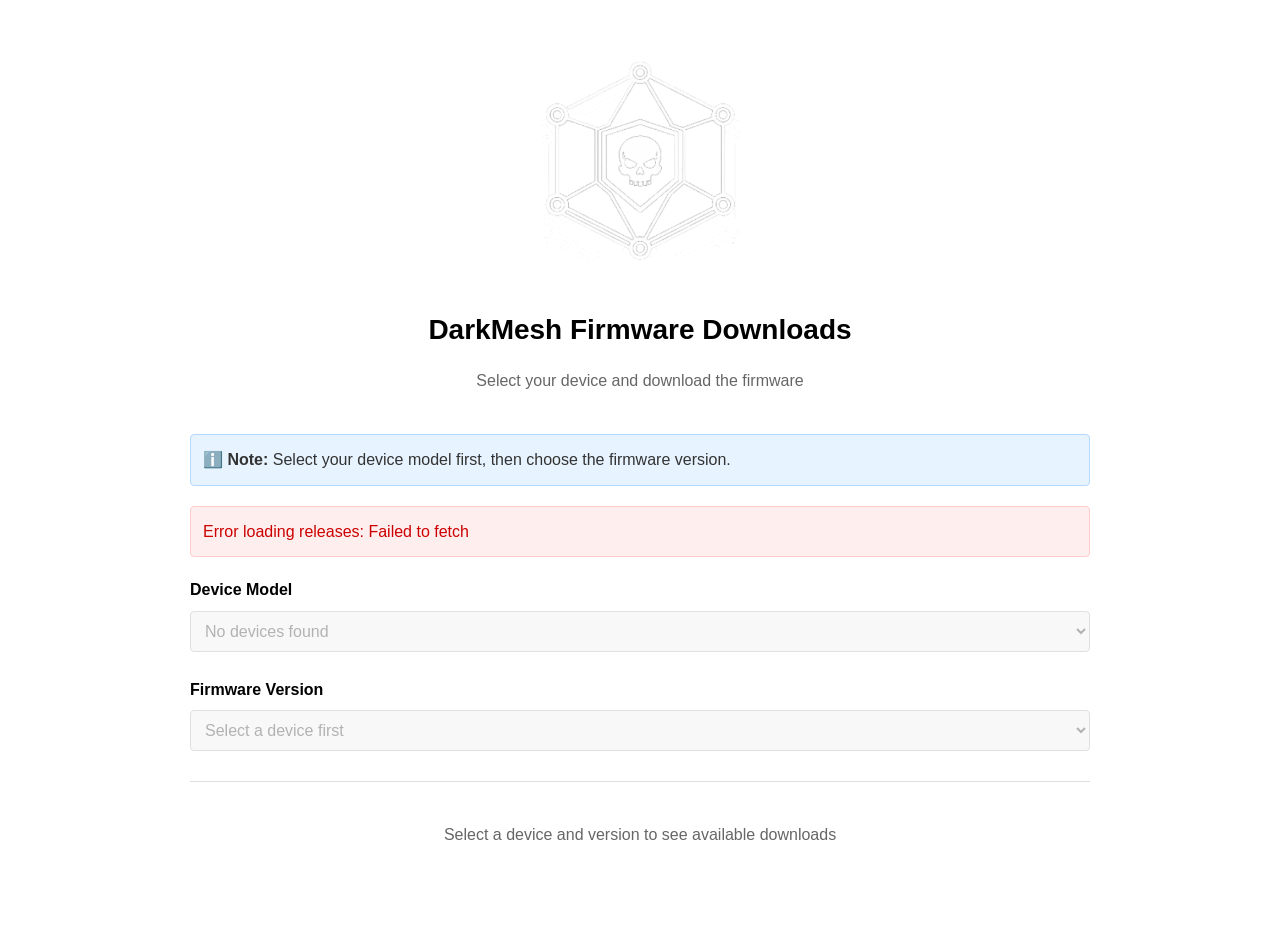
==== commit 21c50c3c: "Simplify download page with clean minimal style" ====
--- a/docs/index.html
+++ b/docs/index.html
@@ -3,149 +3,369 @@
 <head>
     <meta charset="UTF-8">
     <meta name="viewport" content="width=device-width, initial-scale=1.0">
-    <title>DarkMesh Network</title>
-    <link rel="stylesheet" href="style.css">
+    <title>DarkMesh Firmware Downloads</title>
+    <style>
+        body {
+            font-family: Arial, sans-serif;
+            max-width: 900px;
+            margin: 40px auto;
+            padding: 20px;
+            background: white;
+            color: #333;
+            line-height: 1.6;
+        }
+
+        header {
+            text-align: center;
+            margin-bottom: 40px;
+        }
+
+        header img {
+            max-width: 200px;
+            margin-bottom: 20px;
+        }
+
+        h1 {
+            color: #000;
+            font-size: 28px;
+            margin-bottom: 10px;
+        }
+
+        .subtitle {
+            color: #666;
+            font-size: 16px;
+            margin-bottom: 30px;
+        }
+
+        .selector {
+            margin-bottom: 25px;
+        }
+
+        label {
+            display: block;
+            margin-bottom: 8px;
+            font-weight: bold;
+            color: #000;
+        }
+
+        select {
+            width: 100%;
+            padding: 10px;
+            font-size: 16px;
+            border: 1px solid #ccc;
+            border-radius: 4px;
+            background: white;
+        }
+
+        select:disabled {
+            opacity: 0.6;
+            background: #f5f5f5;
+        }
+
+        .download-section {
+            margin-top: 30px;
+            padding-top: 20px;
+            border-top: 1px solid #ddd;
+        }
+
+        .file-list {
+            display: none;
+        }
+
+        .file-list.visible {
+            display: block;
+        }
+
+        .file-item {
+            padding: 15px;
+            margin-bottom: 10px;
+            border: 1px solid #ddd;
+            border-radius: 4px;
+            display: flex;
+            justify-content: space-between;
+            align-items: center;
+            background: #fafafa;
+        }
+
+        .file-name {
+            font-family: monospace;
+            font-size: 14px;
+            color: #333;
+        }
+
+        .download-btn {
+            background: #0066cc;
+            color: white;
+            border: none;
+            padding: 8px 20px;
+            border-radius: 4px;
+            text-decoration: none;
+            font-weight: bold;
+            cursor: pointer;
+        }
+
+        .download-btn:hover {
+            background: #0052a3;
+        }
+
+        .loading, .no-files {
+            text-align: center;
+            color: #666;
+            padding: 20px;
+        }
+
+        .no-files {
+            display: none;
+        }
+
+        .no-files.visible {
+            display: block;
+        }
+
+        .error {
+            background: #fee;
+            color: #c00;
+            padding: 12px;
+            border-radius: 4px;
+            border: 1px solid #fcc;
+            margin-bottom: 20px;
+            display: none;
+        }
+
+        .error.visible {
+            display: block;
+        }
+
+        .info-box {
+            background: #e7f3ff;
+            border: 1px solid #b3d9ff;
+            border-radius: 4px;
+            padding: 12px;
+            margin-bottom: 20px;
+        }
+    </style>
 </head>
 <body>
-    <div class="container">
-        <header>
-            <img src="images/dmlogo4.png" alt="DarkMesh Logo">
-            <h1>DarkMesh</h1>
-        </header>
-
-        <div class="warning">
-            <strong>⚠️ DISCLAIMER</strong><br>
-            Questo progetto non offre alcuna garanzia di funzionamento. L'utente si assume ogni responsabilità derivante dall'uso del firmware e delle applicazioni, inclusi eventuali danni a dispositivi o perdita di dati. Si raccomanda di utilizzare il firmware solo su hardware di cui si è disposti a correre il rischio.
+    <header>
+        <img src="images/dmlogo4.png" alt="DarkMesh Logo">
+        <h1>DarkMesh Firmware Downloads</h1>
+        <p class="subtitle">Select your device and download the firmware</p>
+    </header>
+
+    <div>
+
+        <div class="info-box" id="infoBox">
+            <strong>ℹ️ Note:</strong> Select your device model first, then choose the firmware version.
         </div>
 
-        <section>
-            <h2>🔗 NO SUPPORT POLICY</h2>
-            <p>
-                Non viene fornito supporto tecnico o assistenza per problemi di configurazione, installazione o utilizzo.
-                Gli utenti sono invitati a consultare la documentazione disponibile e le discussioni su GitHub Issues per eventuali dubbi o domande.
-            </p>
-        </section>
-
-        <hr>
-
-        <section>
-            <h2>📡 MESH NETIQUETTE</h2>
-            <p>
-                Per un utilizzo responsabile e rispettoso della rete mesh, consulta le linee guida della community.
-            </p>
-            <a href="netiquette.html" class="btn">Leggi la Netiquette</a>
-        </section>
-
-        <section>
-            <h2>🛠️ MESH ROLES</h2>
-            <p>
-                Scopri come configurare correttamente i nodi della rete mesh per ottimizzare le prestazioni e ridurre il flooding.
-            </p>
-            <a href="roles.html" class="btn">Configurazione Ruoli</a>
-        </section>
-
-        <hr>
-
-        <section>
-            <h3>🌑 DARKMESH</h3>
-            <p>
-                Fork di Meshtastic focalizzato su <strong>messaggi programmati, affidabilità e inoltro metadata</strong>.
-            </p>
-
-            <h4>Android - Funzionalità</h4>
-            <ul>
-                <li><strong>Hunting Mode</strong>: imposta un channel primario senza encryption per agevolare ricerca e messaggi broadcast verso pubblico generico</li>
-                <li><strong>Messaggi Programmati</strong>: pianifica invio messaggi con data/ora</li>
-                <li><strong>Beaconing</strong>: genera automaticamente messaggi beacon per tracciamento nodi</li>
-                <li><strong>Gateway Detection</strong>: rileva nodi gateway nella rete</li>
-                <li><strong>Messaggi in Coda</strong>: gestisce messaggi pendenti e retry automatici</li>
-                <li><strong>Compressione Messaggi</strong>: riduce dimensione pacchetti per maggiore efficienza</li>
-                <li><strong>Database Nodi</strong>: salva e gestisce informazioni sui nodi rilevati</li>
-                <li><strong>Statistiche Avanzate</strong>: analisi dettagliate traffico e prestazioni</li>
-                <li><strong>UI Migliorata</strong>: interfaccia ottimizzata per uso su campo</li>
-            </ul>
-
-            <h4>Firmware - Patches</h4>
-            <ul>
-                <li><strong>Sleep Recovery</strong>: migliora la sincronizzazione dopo sleep mode</li>
-                <li><strong>Auto Zero Cost Hop</strong>: ottimizza routing evitando hop inutili</li>
-                <li><strong>Console Module</strong>: modulo debug avanzato</li>
-                <li><strong>Metadata Forwarding</strong>: inoltro informazioni metadata tra nodi</li>
-                <li><strong>Fixed Position Override</strong>: permette override posizione fissa da client</li>
-            </ul>
-        </section>
-
-        <hr>
-
-        <section>
-            <h2>💾 Repository</h2>
-            <p>
-                <a href="https://github.com/TommasoLencioni/DarkMesh-Firmware" class="btn">📦 Firmware GitHub</a>
-                <a href="https://github.com/emp3r0r7/DarkMesh-Android" class="btn">📱 Android GitHub</a>
-            </p>
-        </section>
-
-        <section>
-            <h2>📥 Download Firmware</h2>
-            <p>
-                Scarica i firmware precompilati per i dispositivi supportati.
-            </p>
-            <a href="downloads.html" class="btn">⬇️ Download Firmware</a>
-        </section>
-
-        <section>
-            <h2>💬 Telegram Channel</h2>
-            <p>
-                Unisciti alla community DarkMesh su Telegram per discussioni, aggiornamenti e supporto tra utenti.
-            </p>
-            <a href="https://t.me/darkmesh_lora" class="btn">📱 Unisciti al Canale</a>
-        </section>
-
-        <hr>
-
-        <section>
-            <h2>📻 LoRa Channels</h2>
-            <p>Configurazioni canali LoRa per la community DarkMesh:</p>
-
-            <div class="channel-block">
-                <strong>CANALE PRINCIPALE (PRIMARY)</strong><br>
-                Nome: DarkMesh<br>
-                PSK: AQ=<br>
-                Frequenza: Default EU868<br>
-                Ruolo: PRIMARY
-            </div>
-
-            <div class="channel-block">
-                <strong>CANALE SECONDARIO</strong><br>
-                Nome: DarkMeshSec<br>
-                PSK: 1PG7OiApB1nwvP+rz05pAQ==<br>
-                Frequenza: Default EU868<br>
-                Ruolo: SECONDARY
-            </div>
-        </section>
-
-        <hr>
-
-        <section>
-            <h2>🗄️ Risorse</h2>
-            <ul>
-                <li><a href="radios.html">📻 Radio LoRa Testate</a></li>
-                <li><a href="antennas.html">📡 Antenne Recensite</a></li>
-                <li><strong>Database Nodi LAZIO</strong>: <a href="nodes_database/fav_LAZIO_ROUTER_28-02-2026.dmdb">Download .dmdb</a></li>
-            </ul>
-        </section>
-
-        <section>
-            <h2>☕ Supporta il Progetto</h2>
-            <p>
-                Se DarkMesh ti è utile, considera una donazione per supportare lo sviluppo.
-            </p>
-            <a href="https://ko-fi.com/darkmesh" class="btn">☕ Donazione Ko-fi</a>
-        </section>
-
-        <footer>
-            <p>DarkMesh 2026 — Chris</p>
-        </footer>
-    </div>
+        <div class="error" id="errorBox"></div>
+
+        <div class="selector">
+            <label for="deviceSelect">Device Model</label>
+            <select id="deviceSelect">
+                <option value="">-- Select Device --</option>
+            </select>
+        </div>
+
+        <div class="selector">
+            <label for="versionSelect">Firmware Version</label>
+            <select id="versionSelect" disabled>
+                <option value="">Select a device first</option>
+            </select>
+        </div>
+
+        <div class="download-section">
+            <div class="loading" id="loadingMsg">Select a device and version to see available downloads</div>
+            <div class="no-files" id="noFilesMsg">No firmware files found for this combination</div>
+            <div class="file-list" id="fileList"></div>
+        </div>
+
+    <script>
+        const REPO_OWNER = 'TommasoLencioni';
+        const REPO_NAME = 'DarkMesh-Firmware';
+        const API_URL = `https://api.github.com/repos/${REPO_OWNER}/${REPO_NAME}/releases`;
+
+        let releases = [];
+        let currentDevice = null;
+        let currentRelease = null;
+        let availableDevices = new Set();
+
+        // Initialize
+        document.addEventListener('DOMContentLoaded', async () => {
+            await loadReleases();
+            extractAvailableDevices();
+            populateDeviceSelect();
+            setupEventListeners();
+        });
+
+        async function loadReleases() {
+            try {
+                const response = await fetch(API_URL);
+                if (!response.ok) throw new Error('Failed to fetch releases');
+
+                releases = await response.json();
+
+                if (releases.length === 0) {
+                    showError('No releases found. Please create a release first.');
+                    return;
+                }
+            } catch (error) {
+                showError(`Error loading releases: ${error.message}`);
+            }
+        }
+
+        function extractAvailableDevices() {
+            // Scan all releases and extract device names from zip filenames
+            releases.forEach(release => {
+                release.assets.forEach(asset => {
+                    // Match pattern: devicename-version.zip
+                    const match = asset.name.match(/^(.+?)-\d+\.\d+\.\d+\..+\.zip$/);
+                    if (match) {
+                        availableDevices.add(match[1]);
+                    }
+                });
+            });
+        }
+
+        function formatDeviceName(deviceKey) {
+            // Convert device key to human-readable name
+            return deviceKey
+                .split('-')
+                .map(word => word.charAt(0).toUpperCase() + word.slice(1))
+                .join(' ');
+        }
+
+        function populateDeviceSelect() {
+            const select = document.getElementById('deviceSelect');
+            select.innerHTML = '<option value="">-- Select Device --</option>';
+
+            // Sort devices alphabetically
+            const sortedDevices = Array.from(availableDevices).sort();
+
+            sortedDevices.forEach(device => {
+                const option = document.createElement('option');
+                option.value = device;
+                option.textContent = formatDeviceName(device);
+                select.appendChild(option);
+            });
+
+            if (sortedDevices.length === 0) {
+                select.innerHTML = '<option value="">No devices found</option>';
+                select.disabled = true;
+            }
+        }
+
+        function setupEventListeners() {
+            document.getElementById('deviceSelect').addEventListener('change', onDeviceChange);
+            document.getElementById('versionSelect').addEventListener('change', onVersionChange);
+        }
+
+        function onDeviceChange(e) {
+            currentDevice = e.target.value;
+            const versionSelect = document.getElementById('versionSelect');
+
+            if (!currentDevice) {
+                versionSelect.disabled = true;
+                versionSelect.innerHTML = '<option value="">Select a device first</option>';
+                hideFiles();
+                return;
+            }
+
+            populateVersionsForDevice(currentDevice);
+            versionSelect.disabled = false;
+        }
+
+        function populateVersionsForDevice(device) {
+            const select = document.getElementById('versionSelect');
+            select.innerHTML = '<option value="">-- Select Version --</option>';
+
+            // Filter releases that have assets for this device
+            const releasesWithDevice = releases.filter(release =>
+                release.assets.some(asset => asset.name.includes(device))
+            );
+
+            if (releasesWithDevice.length === 0) {
+                select.innerHTML = '<option value="">No releases available for this device</option>';
+                select.disabled = true;
+                hideFiles();
+                return;
+            }
+
+            releasesWithDevice.forEach((release, index) => {
+                const option = document.createElement('option');
+                option.value = releases.indexOf(release); // Use original index
+                option.textContent = release.name || release.tag_name;
+                if (release.prerelease) option.textContent += ' (Pre-release)';
+                select.appendChild(option);
+            });
+        }
+
+        function onVersionChange(e) {
+            const index = e.target.value;
+
+            if (!index || !currentDevice) {
+                hideFiles();
+                return;
+            }
+
+            currentRelease = releases[index];
+            displayFiles(currentDevice);
+        }
+
+        function displayFiles(device) {
+            const fileList = document.getElementById('fileList');
+            const noFilesMsg = document.getElementById('noFilesMsg');
+            const loadingMsg = document.getElementById('loadingMsg');
+
+            // Find matching asset
+            const assets = currentRelease.assets.filter(asset =>
+                asset.name.includes(device)
+            );
+
+            loadingMsg.style.display = 'none';
+
+            if (assets.length === 0) {
+                fileList.classList.remove('visible');
+                noFilesMsg.classList.add('visible');
+                return;
+            }
+
+            noFilesMsg.classList.remove('visible');
+            fileList.innerHTML = '';
+
+            assets.forEach(asset => {
+                const fileItem = document.createElement('div');
+                fileItem.className = 'file-item';
+
+                const fileName = document.createElement('div');
+                fileName.className = 'file-name';
+                fileName.textContent = asset.name;
+
+                const downloadLink = document.createElement('a');
+                downloadLink.href = asset.browser_download_url;
+                downloadLink.className = 'download-btn';
+                downloadLink.textContent = 'Download';
+                downloadLink.download = asset.name;
+
+                fileItem.appendChild(fileName);
+                fileItem.appendChild(downloadLink);
+                fileList.appendChild(fileItem);
+            });
+
+            fileList.classList.add('visible');
+        }
+
+        function hideFiles() {
+            document.getElementById('fileList').classList.remove('visible');
+            document.getElementById('noFilesMsg').classList.remove('visible');
+            document.getElementById('loadingMsg').style.display = 'block';
+        }
+
+        function showError(message) {
+            const errorBox = document.getElementById('errorBox');
+            errorBox.textContent = message;
+            errorBox.classList.add('visible');
+        }
+    </script>
 </body>
 </html>
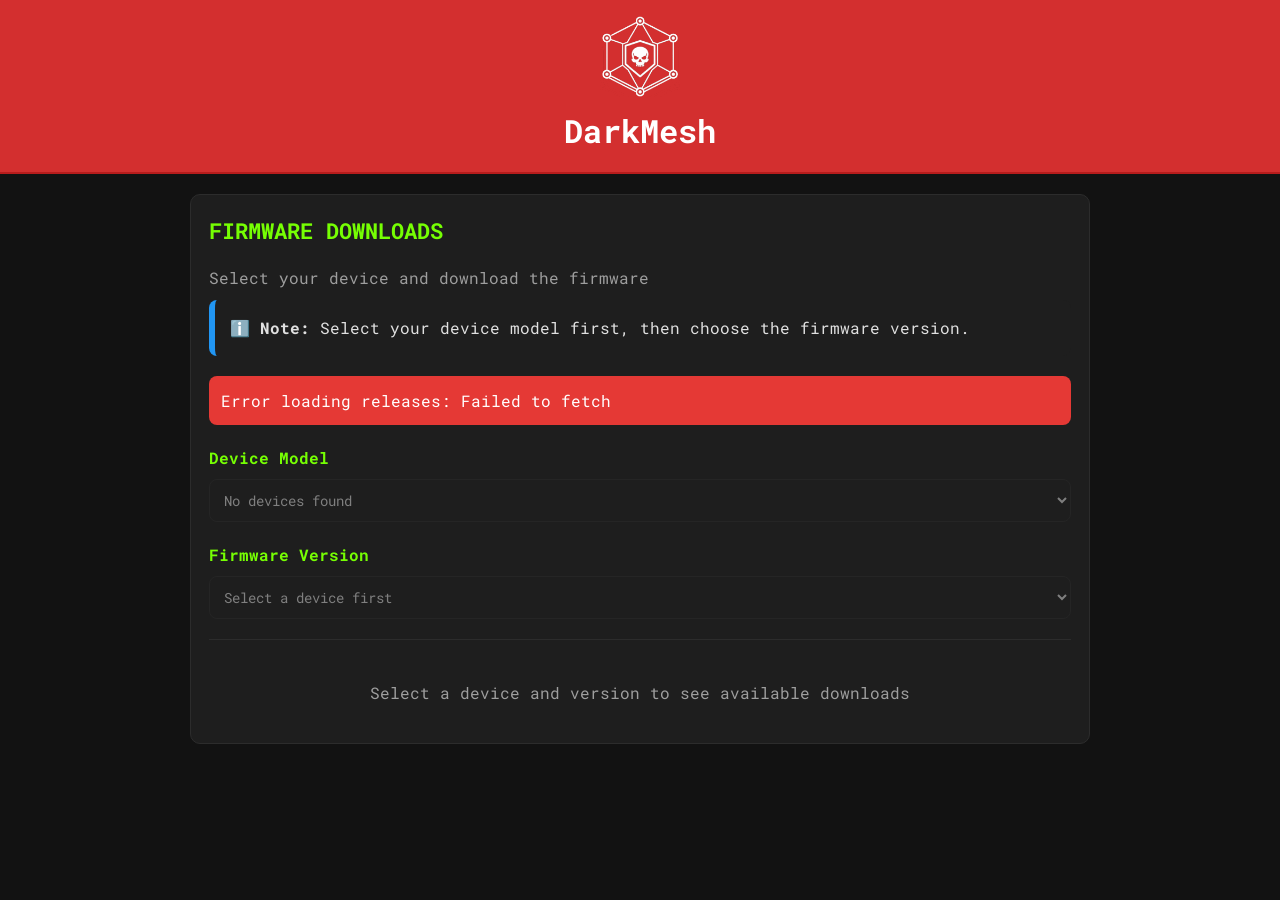
==== commit 2e9c1980: "Apply DarkMesh original site styling to download page" ====
--- a/docs/index.html
+++ b/docs/index.html
@@ -4,68 +4,111 @@
     <meta charset="UTF-8">
     <meta name="viewport" content="width=device-width, initial-scale=1.0">
     <title>DarkMesh Firmware Downloads</title>
+    <link href="https://fonts.googleapis.com/css2?family=Roboto+Mono:wght@400;700&display=swap" rel="stylesheet">
     <style>
+        html {
+            scroll-behavior: smooth;
+            -webkit-text-size-adjust: 100%;
+        }
+
         body {
-            font-family: Arial, sans-serif;
+            font-family: 'Roboto Mono', monospace;
+            background-color: #121212;
+            color: #E0E0E0;
+            margin: 0;
+            padding: 0;
+            line-height: 1.6;
+        }
+
+        header {
+            display: flex;
+            flex-direction: column;
+            align-items: center;
+            justify-content: center;
+            background-color: #D32F2F;
+            text-align: center;
+            padding: 16px 8px;
+            color: white;
+            border-bottom: 2px solid #B71C1C;
+        }
+
+        header img {
+            width: 80px;
+            height: auto;
+            display: block;
+            margin: 0;
+            padding: 0;
+        }
+
+        header h1 {
+            margin: 8px 0 0 0;
+            font-size: 2rem;
+            font-weight: bold;
+        }
+
+        main {
+            padding: 20px 15px;
             max-width: 900px;
-            margin: 40px auto;
-            padding: 20px;
-            background: white;
-            color: #333;
-            line-height: 1.6;
-        }
-
-        header {
-            text-align: center;
-            margin-bottom: 40px;
-        }
-
-        header img {
-            max-width: 200px;
+            margin: auto;
+        }
+
+        .intro {
+            background-color: #1E1E1E;
+            border: 1px solid #2C2C2C;
+            border-radius: 10px;
+            padding: 18px;
+            margin-bottom: 18px;
+        }
+
+        .intro h2 {
+            color: #76FF03;
+            margin-top: 0;
+            margin-bottom: 10px;
+            font-size: 1.4rem;
+        }
+
+        .subtitle {
+            color: #9E9E9E;
+            font-size: 1rem;
+            margin-bottom: 10px;
+        }
+
+        .selector {
             margin-bottom: 20px;
-        }
-
-        h1 {
-            color: #000;
-            font-size: 28px;
-            margin-bottom: 10px;
-        }
-
-        .subtitle {
-            color: #666;
-            font-size: 16px;
-            margin-bottom: 30px;
-        }
-
-        .selector {
-            margin-bottom: 25px;
         }
 
         label {
             display: block;
             margin-bottom: 8px;
+            color: #76FF03;
             font-weight: bold;
-            color: #000;
         }
 
         select {
             width: 100%;
             padding: 10px;
-            font-size: 16px;
-            border: 1px solid #ccc;
-            border-radius: 4px;
-            background: white;
+            font-size: 14px;
+            font-family: 'Roboto Mono', monospace;
+            border: 1px solid #2C2C2C;
+            border-radius: 8px;
+            background: #1E1E1E;
+            color: #E0E0E0;
+            cursor: pointer;
+        }
+
+        select:hover {
+            border-color: #76FF03;
         }
 
         select:disabled {
-            opacity: 0.6;
-            background: #f5f5f5;
+            opacity: 0.5;
+            cursor: not-allowed;
         }
 
         .download-section {
-            margin-top: 30px;
+            margin-top: 20px;
             padding-top: 20px;
-            border-top: 1px solid #ddd;
+            border-top: 1px solid #2C2C2C;
         }
 
         .file-list {
@@ -77,40 +120,47 @@
         }
 
         .file-item {
+            background-color: #1E1E1E;
+            border: 1px solid #2C2C2C;
+            border-radius: 8px;
             padding: 15px;
             margin-bottom: 10px;
-            border: 1px solid #ddd;
-            border-radius: 4px;
             display: flex;
             justify-content: space-between;
             align-items: center;
-            background: #fafafa;
+            box-shadow: 0 2px 6px rgba(0,0,0,0.3);
+        }
+
+        .file-item:hover {
+            border-color: #76FF03;
         }
 
         .file-name {
-            font-family: monospace;
+            font-family: 'Roboto Mono', monospace;
             font-size: 14px;
-            color: #333;
+            color: #B0BEC5;
         }
 
         .download-btn {
-            background: #0066cc;
+            background: #2196F3;
             color: white;
             border: none;
             padding: 8px 20px;
-            border-radius: 4px;
+            border-radius: 8px;
             text-decoration: none;
             font-weight: bold;
             cursor: pointer;
+            transition: all 0.25s ease-in-out;
         }
 
         .download-btn:hover {
-            background: #0052a3;
+            background: #1976D2;
+            transform: translateY(-2px);
         }
 
         .loading, .no-files {
             text-align: center;
-            color: #666;
+            color: #9E9E9E;
             padding: 20px;
         }
 
@@ -123,11 +173,10 @@
         }
 
         .error {
-            background: #fee;
-            color: #c00;
+            background: #E53935;
+            color: white;
             padding: 12px;
-            border-radius: 4px;
-            border: 1px solid #fcc;
+            border-radius: 8px;
             margin-bottom: 20px;
             display: none;
         }
@@ -137,48 +186,72 @@
         }
 
         .info-box {
-            background: #e7f3ff;
-            border: 1px solid #b3d9ff;
-            border-radius: 4px;
-            padding: 12px;
+            background-color: #1E1E1E;
+            border-left: 6px solid #2196F3;
+            border-radius: 8px;
+            padding: 15px;
             margin-bottom: 20px;
+            color: #E0E0E0;
+        }
+
+        a {
+            color: #2196F3;
+            text-decoration: none;
+            font-weight: bold;
+        }
+
+        a:hover {
+            text-decoration: underline;
+        }
+
+        @media (max-width: 768px) {
+            header h1 {
+                font-size: 1.4rem;
+            }
+            .intro {
+                padding: 14px;
+            }
         }
     </style>
 </head>
 <body>
     <header>
         <img src="images/dmlogo4.png" alt="DarkMesh Logo">
-        <h1>DarkMesh Firmware Downloads</h1>
-        <p class="subtitle">Select your device and download the firmware</p>
+        <h1>DarkMesh</h1>
     </header>
 
-    <div>
-
-        <div class="info-box" id="infoBox">
-            <strong>ℹ️ Note:</strong> Select your device model first, then choose the firmware version.
+    <main>
+        <div class="intro">
+            <h2>FIRMWARE DOWNLOADS</h2>
+            <p class="subtitle">Select your device and download the firmware</p>
+
+            <div class="info-box" id="infoBox">
+                <strong>ℹ️ Note:</strong> Select your device model first, then choose the firmware version.
+            </div>
+
+            <div class="error" id="errorBox"></div>
+
+            <div class="selector">
+                <label for="deviceSelect">Device Model</label>
+                <select id="deviceSelect">
+                    <option value="">-- Select Device --</option>
+                </select>
+            </div>
+
+            <div class="selector">
+                <label for="versionSelect">Firmware Version</label>
+                <select id="versionSelect" disabled>
+                    <option value="">Select a device first</option>
+                </select>
+            </div>
+
+            <div class="download-section">
+                <div class="loading" id="loadingMsg">Select a device and version to see available downloads</div>
+                <div class="no-files" id="noFilesMsg">No firmware files found for this combination</div>
+                <div class="file-list" id="fileList"></div>
+            </div>
         </div>
-
-        <div class="error" id="errorBox"></div>
-
-        <div class="selector">
-            <label for="deviceSelect">Device Model</label>
-            <select id="deviceSelect">
-                <option value="">-- Select Device --</option>
-            </select>
-        </div>
-
-        <div class="selector">
-            <label for="versionSelect">Firmware Version</label>
-            <select id="versionSelect" disabled>
-                <option value="">Select a device first</option>
-            </select>
-        </div>
-
-        <div class="download-section">
-            <div class="loading" id="loadingMsg">Select a device and version to see available downloads</div>
-            <div class="no-files" id="noFilesMsg">No firmware files found for this combination</div>
-            <div class="file-list" id="fileList"></div>
-        </div>
+    </main>
 
     <script>
         const REPO_OWNER = 'TommasoLencioni';
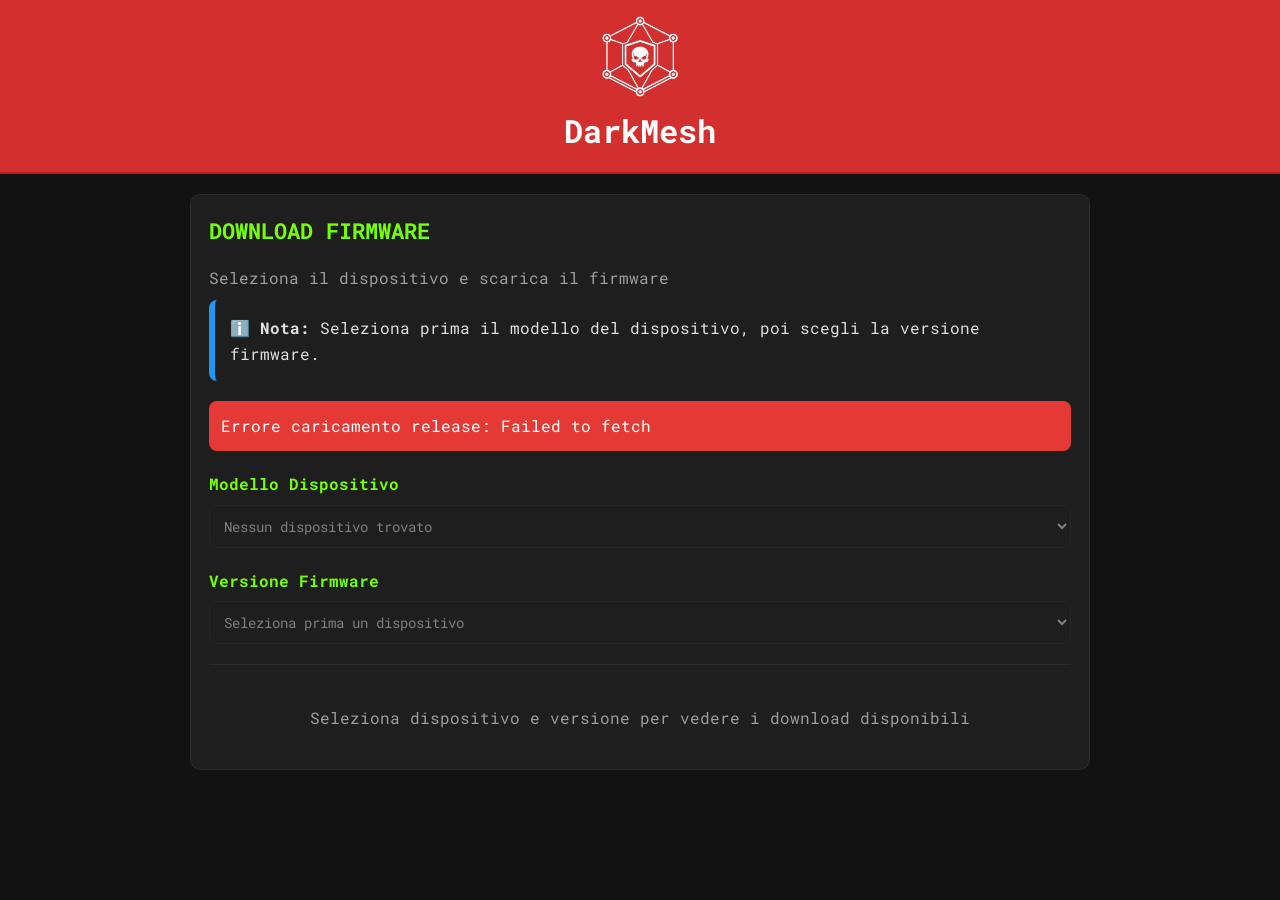
==== commit 9e21fac6: "Fix repo owner and translate to Italian" ====
--- a/docs/index.html
+++ b/docs/index.html
@@ -222,39 +222,39 @@
 
     <main>
         <div class="intro">
-            <h2>FIRMWARE DOWNLOADS</h2>
-            <p class="subtitle">Select your device and download the firmware</p>
+            <h2>DOWNLOAD FIRMWARE</h2>
+            <p class="subtitle">Seleziona il dispositivo e scarica il firmware</p>
 
             <div class="info-box" id="infoBox">
-                <strong>ℹ️ Note:</strong> Select your device model first, then choose the firmware version.
+                <strong>ℹ️ Nota:</strong> Seleziona prima il modello del dispositivo, poi scegli la versione firmware.
             </div>
 
             <div class="error" id="errorBox"></div>
 
             <div class="selector">
-                <label for="deviceSelect">Device Model</label>
+                <label for="deviceSelect">Modello Dispositivo</label>
                 <select id="deviceSelect">
-                    <option value="">-- Select Device --</option>
+                    <option value="">-- Seleziona Dispositivo --</option>
                 </select>
             </div>
 
             <div class="selector">
-                <label for="versionSelect">Firmware Version</label>
+                <label for="versionSelect">Versione Firmware</label>
                 <select id="versionSelect" disabled>
-                    <option value="">Select a device first</option>
+                    <option value="">Seleziona prima un dispositivo</option>
                 </select>
             </div>
 
             <div class="download-section">
-                <div class="loading" id="loadingMsg">Select a device and version to see available downloads</div>
-                <div class="no-files" id="noFilesMsg">No firmware files found for this combination</div>
+                <div class="loading" id="loadingMsg">Seleziona dispositivo e versione per vedere i download disponibili</div>
+                <div class="no-files" id="noFilesMsg">Nessun firmware trovato per questa combinazione</div>
                 <div class="file-list" id="fileList"></div>
             </div>
         </div>
     </main>
 
     <script>
-        const REPO_OWNER = 'TommasoLencioni';
+        const REPO_OWNER = 'emp3r0r7';
         const REPO_NAME = 'DarkMesh-Firmware';
         const API_URL = `https://api.github.com/repos/${REPO_OWNER}/${REPO_NAME}/releases`;
 
@@ -274,16 +274,16 @@
         async function loadReleases() {
             try {
                 const response = await fetch(API_URL);
-                if (!response.ok) throw new Error('Failed to fetch releases');
+                if (!response.ok) throw new Error('Errore nel caricamento release');
 
                 releases = await response.json();
 
                 if (releases.length === 0) {
-                    showError('No releases found. Please create a release first.');
+                    showError('Nessuna release trovata.');
                     return;
                 }
             } catch (error) {
-                showError(`Error loading releases: ${error.message}`);
+                showError(`Errore caricamento release: ${error.message}`);
             }
         }
 
@@ -310,7 +310,7 @@
 
         function populateDeviceSelect() {
             const select = document.getElementById('deviceSelect');
-            select.innerHTML = '<option value="">-- Select Device --</option>';
+            select.innerHTML = '<option value="">-- Seleziona Dispositivo --</option>';
 
             // Sort devices alphabetically
             const sortedDevices = Array.from(availableDevices).sort();
@@ -323,7 +323,7 @@
             });
 
             if (sortedDevices.length === 0) {
-                select.innerHTML = '<option value="">No devices found</option>';
+                select.innerHTML = '<option value="">Nessun dispositivo trovato</option>';
                 select.disabled = true;
             }
         }
@@ -339,7 +339,7 @@
 
             if (!currentDevice) {
                 versionSelect.disabled = true;
-                versionSelect.innerHTML = '<option value="">Select a device first</option>';
+                versionSelect.innerHTML = '<option value="">Seleziona prima un dispositivo</option>';
                 hideFiles();
                 return;
             }
@@ -350,7 +350,7 @@
 
         function populateVersionsForDevice(device) {
             const select = document.getElementById('versionSelect');
-            select.innerHTML = '<option value="">-- Select Version --</option>';
+            select.innerHTML = '<option value="">-- Seleziona Versione --</option>';
 
             // Filter releases that have assets for this device
             const releasesWithDevice = releases.filter(release =>
@@ -358,7 +358,7 @@
             );
 
             if (releasesWithDevice.length === 0) {
-                select.innerHTML = '<option value="">No releases available for this device</option>';
+                select.innerHTML = '<option value="">Nessuna release disponibile per questo dispositivo</option>';
                 select.disabled = true;
                 hideFiles();
                 return;
